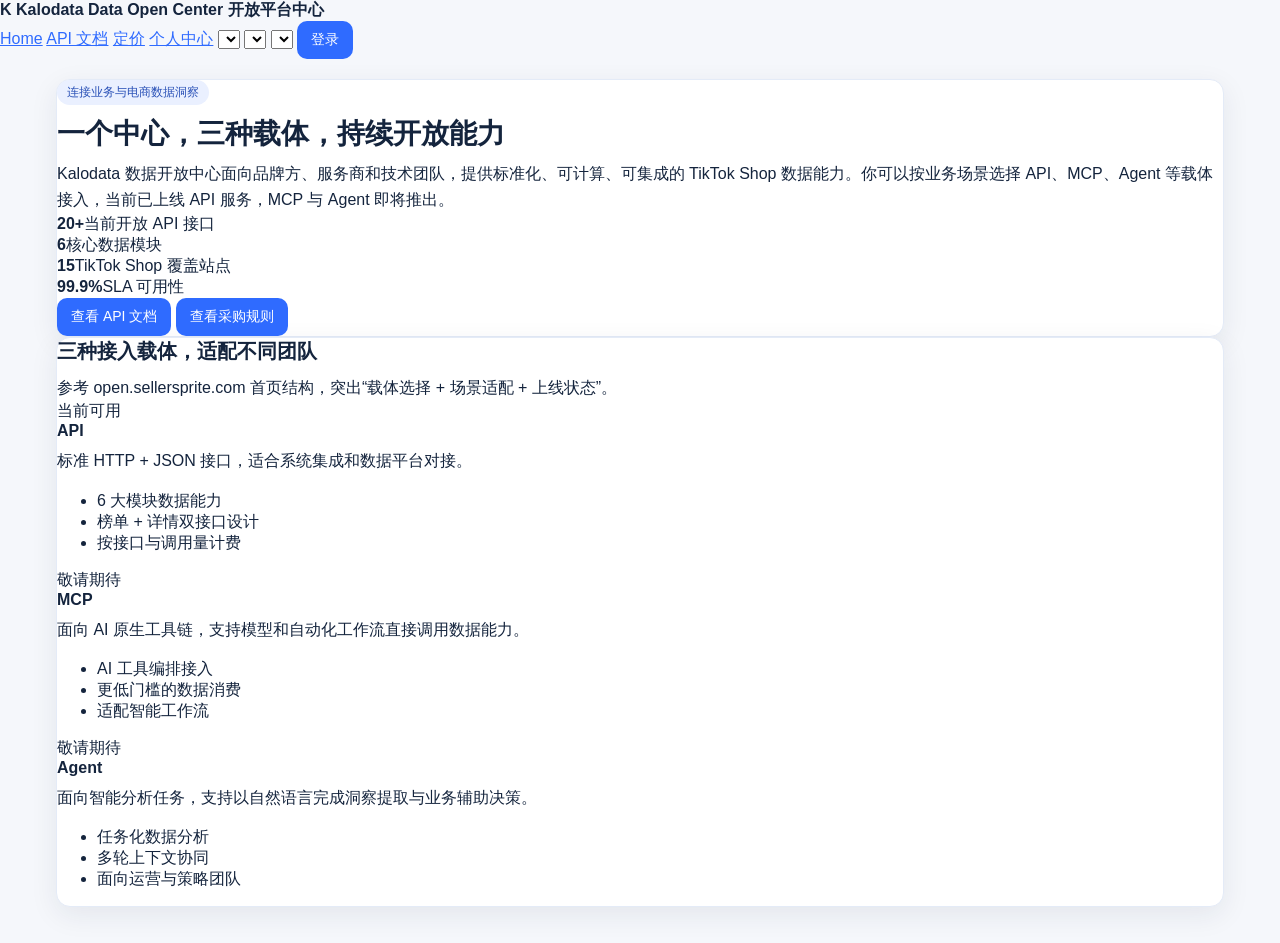
==== index.html @ 9f8e5fab "Add files via upload" ====
<!doctype html>
<html lang="zh-CN">
  <head>
    <meta charset="UTF-8" />
    <meta name="viewport" content="width=device-width, initial-scale=1.0" />
    <title>Kalodata 开放平台中心 - Home</title>
    <link rel="stylesheet" href="../styles.css?v=20260612-2" />
  </head>
  <body>
    <header class="site-header">
      <div class="site-header-inner">
        <a class="brand" href="./index.html">
          <span class="brand-logo">K</span>
          <span class="brand-text">
            <strong data-i18n="brand.title">Kalodata Data Open Center</strong>
            <span data-i18n="brand.sub">开放平台中心</span>
          </span>
        </a>
        <nav class="top-nav">
          <a class="active" href="./index.html" data-i18n="nav.home">Home</a>
          <a href="./docs.html" data-i18n="nav.docs">API 文档</a>
          <a href="./pricing.html" data-i18n="nav.pricing">定价</a>
          <a href="./center.html" data-i18n="nav.center">个人中心</a>
          <span class="global-controls">
            <select id="global-region" aria-label="region"></select>
            <select id="global-language" aria-label="language"></select>
            <select id="global-currency" aria-label="currency"></select>
          </span>
          <button class="btn" data-i18n="action.login">登录</button>
        </nav>
      </div>
    </header>

    <main class="page">
      <div class="home-wrap">
        <section class="card hero-centered">
          <span class="hero-tag" data-i18n="home.hero.tag">连接业务与电商数据洞察</span>
          <h1 data-i18n="home.hero.title">一个中心，三种载体，持续开放能力</h1>
          <p data-i18n="home.hero.desc">
            Kalodata 数据开放中心面向品牌方、服务商和技术团队，提供标准化、可计算、可集成的 TikTok Shop
            数据能力。你可以按业务场景选择 API、MCP、Agent 等载体接入，当前已上线 API 服务，MCP 与 Agent 即将推出。
          </p>
          <div class="metric-grid">
            <article class="metric-item"><strong>20+</strong><span data-i18n="home.metric.api">当前开放 API 接口</span></article>
            <article class="metric-item"><strong>6</strong><span data-i18n="home.metric.modules">核心数据模块</span></article>
            <article class="metric-item"><strong>15</strong><span data-i18n="home.metric.sites">TikTok Shop 覆盖站点</span></article>
            <article class="metric-item"><strong>99.9%</strong><span data-i18n="home.metric.sla">SLA 可用性</span></article>
          </div>
          <div class="hero-actions" style="justify-content: center">
            <a class="btn primary" href="./docs.html" data-i18n="home.hero.docs">查看 API 文档</a>
            <a class="btn" href="./pricing.html" data-i18n="home.hero.pricing">查看采购规则</a>
          </div>
        </section>

        <section class="card center-section">
          <div class="center-head">
            <h2 data-i18n="home.access.title">三种接入载体，适配不同团队</h2>
            <p data-i18n="home.access.sub">参考 open.sellersprite.com 首页结构，突出“载体选择 + 场景适配 + 上线状态”。</p>
          </div>
          <div class="access-grid">
            <article class="access-card">
              <span class="pill ok" data-i18n="home.status.available">当前可用</span>
              <h3>API</h3>
              <p data-i18n="home.access.api.desc">标准 HTTP + JSON 接口，适合系统集成和数据平台对接。</p>
              <ul>
                <li data-i18n="home.access.api.b1">6 大模块数据能力</li>
                <li data-i18n="home.access.api.b2">榜单 + 详情双接口设计</li>
                <li data-i18n="home.access.api.b3">按接口与调用量计费</li>
              </ul>
            </article>
            <article class="access-card">
              <span class="pill wait" data-i18n="home.status.coming">敬请期待</span>
              <h3>MCP</h3>
              <p data-i18n="home.access.mcp.desc">面向 AI 原生工具链，支持模型和自动化工作流直接调用数据能力。</p>
              <ul>
                <li data-i18n="home.access.mcp.b1">AI 工具编排接入</li>
                <li data-i18n="home.access.mcp.b2">更低门槛的数据消费</li>
                <li data-i18n="home.access.mcp.b3">适配智能工作流</li>
              </ul>
            </article>
            <article class="access-card">
              <span class="pill wait" data-i18n="home.status.coming">敬请期待</span>
              <h3>Agent</h3>
              <p data-i18n="home.access.agent.desc">面向智能分析任务，支持以自然语言完成洞察提取与业务辅助决策。</p>
              <ul>
                <li data-i18n="home.access.agent.b1">任务化数据分析</li>
                <li data-i18n="home.access.agent.b2">多轮上下文协同</li>
                <li data-i18n="home.access.agent.b3">面向运营与策略团队</li>
              </ul>
            </article>
          </div>
        </section>
      </div>
    </main>
    <script src="../app.js?v=20260612-6"></script>
  </body>
</html>
---- styles.css ----
:root {
  --bg: #f5f7fb;
  --card: #ffffff;
  --line: #e4ebf7;
  --text: #14243d;
  --muted: #60708a;
  --primary: #2f6bff;
  --shadow: 0 8px 28px rgba(20, 36, 61, 0.08);
}

* {
  box-sizing: border-box;
}

body {
  margin: 0;
  font-family: "PingFang SC", "Microsoft YaHei", "Segoe UI", sans-serif;
  color: var(--text);
  background: var(--bg);
}

a {
  color: var(--primary);
}

.header {
  background: #fff;
  border-bottom: 1px solid var(--line);
}

.header-inner {
  max-width: 1200px;
  margin: 0 auto;
  padding: 14px 16px;
  display: flex;
  gap: 16px;
  align-items: center;
  justify-content: space-between;
}

.brand {
  text-decoration: none;
  color: var(--text);
  font-weight: 700;
}

.nav {
  display: flex;
  flex-wrap: wrap;
  gap: 8px;
}

.nav a {
  text-decoration: none;
  color: #2a3f63;
  border: 1px solid transparent;
  border-radius: 8px;
  padding: 6px 10px;
  font-size: 14px;
}

.nav a.active {
  border-color: #cfddff;
  background: #edf3ff;
  color: #234cae;
}

.page {
  max-width: 1200px;
  margin: 20px auto 36px;
  padding: 0 16px;
}

.card {
  background: var(--card);
  border: 1px solid var(--line);
  border-radius: 14px;
  box-shadow: var(--shadow);
}

.hero {
  padding: 20px;
}

.hero-tag {
  display: inline-block;
  border-radius: 999px;
  background: #eaf0ff;
  color: #2a51b7;
  padding: 4px 10px;
  font-size: 12px;
}

h1 {
  margin: 10px 0 8px;
  font-size: 28px;
}

h2 {
  margin: 0 0 10px;
  font-size: 20px;
}

h3 {
  margin: 0 0 8px;
  font-size: 16px;
}

p {
  margin: 0;
  line-height: 1.65;
}

.muted {
  color: var(--muted);
}

.section {
  margin-top: 16px;
}

.grid-2 {
  display: grid;
  grid-template-columns: repeat(2, minmax(0, 1fr));
  gap: 12px;
}

.grid-3 {
  display: grid;
  grid-template-columns: repeat(3, minmax(0, 1fr));
  gap: 12px;
}

.panel {
  padding: 14px;
}

.chip {
  display: inline-block;
  margin-top: 8px;
  border: 1px solid #d7e3ff;
  background: #f3f7ff;
  color: #294fba;
  border-radius: 999px;
  padding: 3px 10px;
  font-size: 12px;
}

.table-wrap {
  overflow-x: auto;
}

table {
  width: 100%;
  border-collapse: collapse;
  font-size: 14px;
}

th,
td {
  border-bottom: 1px solid var(--line);
  text-align: left;
  padding: 10px 8px;
  vertical-align: top;
}

th {
  color: #39537b;
  background: #f7faff;
  font-weight: 600;
}

.layout {
  display: grid;
  gap: 14px;
  grid-template-columns: minmax(0, 1fr) 320px;
  align-items: start;
}

.products {
  display: grid;
  grid-template-columns: repeat(2, minmax(0, 1fr));
  gap: 12px;
}

.formula {
  margin-top: 8px;
  font-size: 13px;
  color: #355176;
  background: #f5f8ff;
  border: 1px solid #e1e9ff;
  border-radius: 8px;
  padding: 6px 8px;
}

.btn {
  display: inline-block;
  text-decoration: none;
  border: 0;
  border-radius: 10px;
  padding: 10px 14px;
  font-size: 14px;
  background: var(--primary);
  color: #fff;
}

.aside {
  padding: 16px;
}

.points {
  margin: 10px 0 8px;
  font-size: 20px;
  font-weight: 600;
}

.doc-list {
  margin: 8px 0 0;
  padding-left: 18px;
}

.doc-list li {
  margin: 6px 0;
}

@media (max-width: 960px) {
  .grid-2,
  .grid-3,
  .products,
  .layout {
    grid-template-columns: 1fr;
  }
}
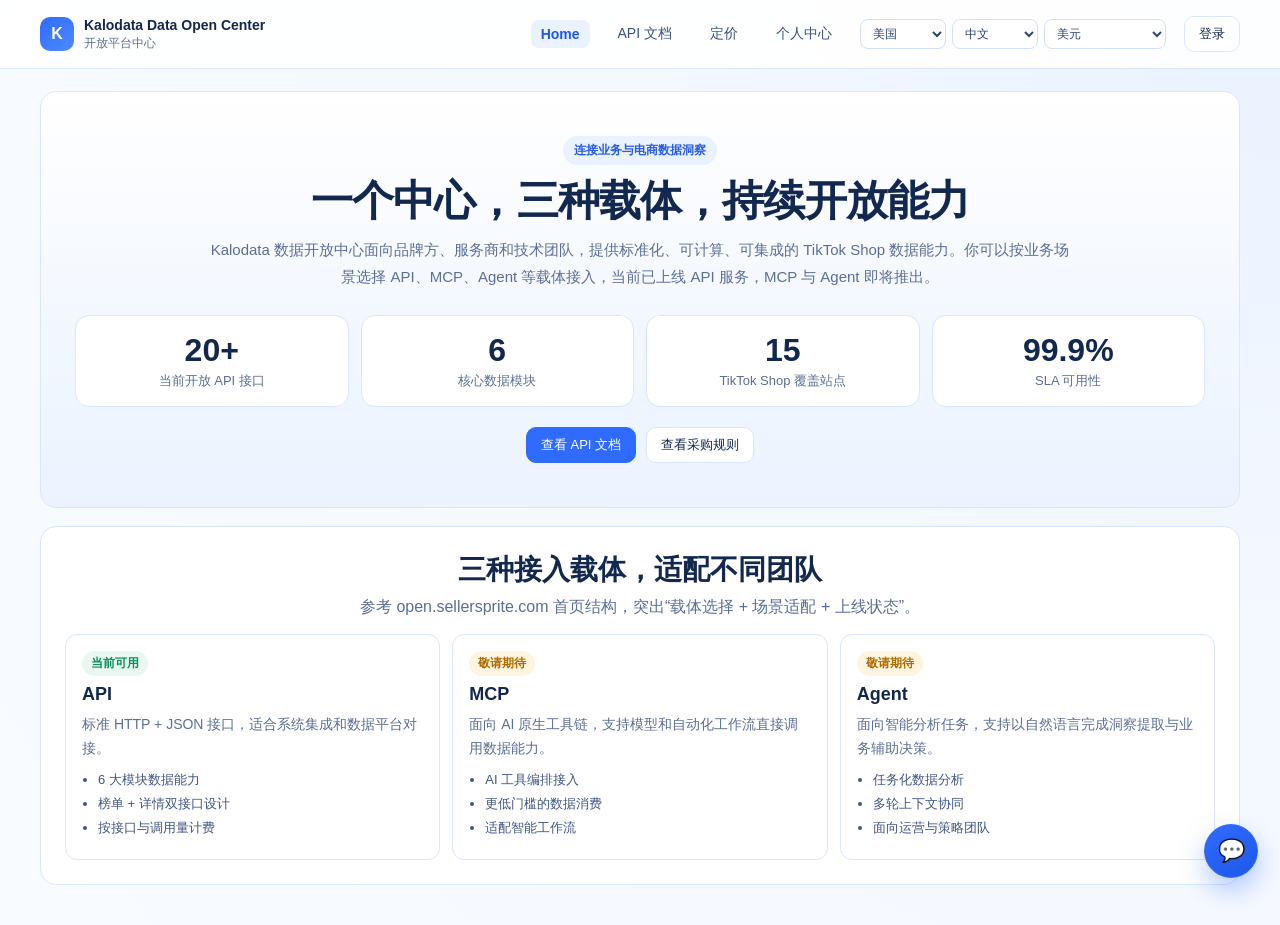
==== commit 4304ac93: "Add files via upload" ====
--- a/index.html
+++ b/index.html
@@ -4,7 +4,7 @@
     <meta charset="UTF-8" />
     <meta name="viewport" content="width=device-width, initial-scale=1.0" />
     <title>Kalodata 开放平台中心 - Home</title>
-    <link rel="stylesheet" href="../styles.css?v=20260612-2" />
+    <link rel="stylesheet" href="./styles.css?v=20260612-2" />
   </head>
   <body>
     <header class="site-header">
@@ -92,6 +92,6 @@
         </section>
       </div>
     </main>
-    <script src="../app.js?v=20260612-6"></script>
+    <script src="./app.js?v=20260612-6"></script>
   </body>
 </html>
--- a/styles.css
+++ b/styles.css
@@ -1,233 +1,1189 @@
 :root {
-  --bg: #f5f7fb;
-  --card: #ffffff;
-  --line: #e4ebf7;
-  --text: #14243d;
-  --muted: #60708a;
+  --bg: #f4f8ff;
+  --surface: #ffffff;
+  --surface-soft: #f7faff;
+  --line: #d8e6ff;
+  --text: #12284f;
+  --muted: #5a6f95;
   --primary: #2f6bff;
-  --shadow: 0 8px 28px rgba(20, 36, 61, 0.08);
+  --primary-strong: #1f58e8;
+  --primary-soft: #eaf1ff;
+  --success: #0a8f5c;
+  --warning: #db8a00;
 }
 
 * {
   box-sizing: border-box;
 }
 
+html,
 body {
   margin: 0;
-  font-family: "PingFang SC", "Microsoft YaHei", "Segoe UI", sans-serif;
+  padding: 0;
+}
+
+body {
+  font-family: "Inter", "Segoe UI", "PingFang SC", "Microsoft YaHei", sans-serif;
   color: var(--text);
-  background: var(--bg);
+  background: radial-gradient(circle at top right, #eaf2ff 0%, #f4f8ff 40%, #f8fbff 100%);
 }
 
 a {
-  color: var(--primary);
-}
-
-.header {
-  background: #fff;
+  color: inherit;
+  text-decoration: none;
+}
+
+.site-header {
+  position: sticky;
+  top: 0;
+  z-index: 40;
   border-bottom: 1px solid var(--line);
-}
-
-.header-inner {
-  max-width: 1200px;
+  background: rgba(255, 255, 255, 0.9);
+  backdrop-filter: blur(8px);
+}
+
+.site-header-inner {
+  max-width: 1240px;
   margin: 0 auto;
-  padding: 14px 16px;
-  display: flex;
-  gap: 16px;
+  height: 68px;
+  display: flex;
   align-items: center;
   justify-content: space-between;
+  padding: 0 20px;
 }
 
 .brand {
-  text-decoration: none;
+  display: flex;
+  align-items: center;
+  gap: 10px;
+}
+
+.brand-logo {
+  width: 34px;
+  height: 34px;
+  border-radius: 10px;
+  display: grid;
+  place-items: center;
+  background: linear-gradient(135deg, #2f6bff, #4d8bff);
+  color: #fff;
+  font-weight: 700;
+}
+
+.brand-text {
+  line-height: 1.1;
+}
+
+.brand-text strong {
+  display: block;
+  font-size: 14px;
+}
+
+.brand-text span {
+  color: var(--muted);
+  font-size: 12px;
+}
+
+.top-nav {
+  display: flex;
+  align-items: center;
+  gap: 18px;
+  color: #3a5180;
+  font-size: 14px;
+}
+
+.top-nav a {
+  padding: 6px 10px;
+  border-radius: 8px;
+}
+
+.top-nav a.active {
+  background: var(--primary-soft);
+  color: var(--primary-strong);
+  font-weight: 600;
+}
+
+.global-controls {
+  display: inline-flex;
+  align-items: center;
+  gap: 6px;
+}
+
+.global-controls select {
+  border: 1px solid #cfe0ff;
+  border-radius: 8px;
+  padding: 6px 8px;
+  background: #fff;
+  color: #2b4578;
+  font-size: 12px;
+}
+
+.btn {
+  border: 1px solid var(--line);
+  background: #fff;
   color: var(--text);
+  border-radius: 10px;
+  padding: 8px 14px;
+  font-size: 13px;
+  cursor: pointer;
+}
+
+.btn.primary {
+  background: var(--primary);
+  border-color: var(--primary);
+  color: #fff;
+}
+
+.btn.primary:hover {
+  background: var(--primary-strong);
+}
+
+.page {
+  max-width: 1240px;
+  margin: 0 auto;
+  padding: 22px 20px 40px;
+}
+
+.card {
+  background: var(--surface);
+  border: 1px solid var(--line);
+  border-radius: 16px;
+}
+
+.hero {
+  padding: 28px;
+  background: linear-gradient(145deg, #ffffff 0%, #f2f7ff 70%, #e8f1ff 100%);
+}
+
+.hero-tag {
+  display: inline-flex;
+  padding: 6px 11px;
+  border-radius: 999px;
+  font-size: 12px;
+  font-weight: 600;
+  color: #295de0;
+  background: #eaf1ff;
+}
+
+.hero h1 {
+  font-size: 34px;
+  margin: 14px 0 8px;
+  line-height: 1.2;
+}
+
+.hero p {
+  margin: 0;
+  color: var(--muted);
+  line-height: 1.75;
+}
+
+.hero-actions {
+  margin-top: 20px;
+  display: flex;
+  gap: 10px;
+}
+
+.grid {
+  display: grid;
+  gap: 14px;
+}
+
+.grid-4 {
+  grid-template-columns: repeat(4, minmax(0, 1fr));
+}
+
+.grid-3 {
+  grid-template-columns: repeat(3, minmax(0, 1fr));
+}
+
+.stat {
+  padding: 16px;
+}
+
+.stat strong {
+  display: block;
+  font-size: 26px;
+  margin-bottom: 4px;
+}
+
+.stat span {
+  color: var(--muted);
+  font-size: 13px;
+}
+
+.section {
+  margin-top: 16px;
+}
+
+.section-title {
+  font-size: 20px;
+  margin: 0 0 10px;
+}
+
+.section-sub {
+  margin: 0 0 14px;
+  color: var(--muted);
+  font-size: 14px;
+}
+
+.feature {
+  padding: 16px;
+}
+
+.feature h3 {
+  margin: 2px 0 8px;
+  font-size: 17px;
+}
+
+.feature p {
+  margin: 0;
+  line-height: 1.7;
+  color: var(--muted);
+  font-size: 14px;
+}
+
+.doc-layout {
+  display: grid;
+  grid-template-columns: 280px 1fr;
+  gap: 16px;
+}
+
+.doc-sidebar {
+  position: sticky;
+  top: 90px;
+  height: calc(100vh - 110px);
+  overflow: auto;
+  padding: 14px;
+}
+
+.doc-sidebar h3 {
+  margin: 0 0 10px;
+  font-size: 14px;
+  color: var(--muted);
+}
+
+.doc-group {
+  margin-bottom: 14px;
+}
+
+.doc-group-title {
+  font-size: 13px;
   font-weight: 700;
-}
-
-.nav {
-  display: flex;
-  flex-wrap: wrap;
-  gap: 8px;
-}
-
-.nav a {
-  text-decoration: none;
-  color: #2a3f63;
-  border: 1px solid transparent;
+  margin: 0 0 8px;
+}
+
+.doc-link {
+  width: 100%;
+  text-align: left;
+  border: none;
+  background: transparent;
   border-radius: 8px;
-  padding: 6px 10px;
+  padding: 9px 10px;
+  color: #344a75;
+  font-size: 13px;
+  cursor: pointer;
+}
+
+.doc-link:hover {
+  background: var(--primary-soft);
+}
+
+.doc-link.active {
+  background: var(--primary-soft);
+  color: var(--primary-strong);
+  font-weight: 600;
+}
+
+.doc-content {
+  padding: 18px;
+}
+
+.endpoint-title {
+  font-size: 24px;
+  margin: 0 0 8px;
+}
+
+.endpoint-meta {
+  margin: 0;
+  color: var(--muted);
   font-size: 14px;
 }
 
-.nav a.active {
-  border-color: #cfddff;
-  background: #edf3ff;
-  color: #234cae;
-}
-
-.page {
-  max-width: 1200px;
-  margin: 20px auto 36px;
-  padding: 0 16px;
-}
-
-.card {
-  background: var(--card);
+.chip {
+  display: inline-flex;
+  border-radius: 8px;
+  padding: 5px 9px;
+  font-size: 12px;
+  font-weight: 600;
+  margin-right: 6px;
+}
+
+.chip.method {
+  background: #dbe8ff;
+  color: #2557d1;
+}
+
+.chip.route {
+  background: #edf4ff;
+  color: #2e4f88;
+  font-family: "Consolas", monospace;
+}
+
+.callout {
+  margin-top: 14px;
   border: 1px solid var(--line);
-  border-radius: 14px;
-  box-shadow: var(--shadow);
-}
-
-.hero {
-  padding: 20px;
-}
-
-.hero-tag {
-  display: inline-block;
-  border-radius: 999px;
-  background: #eaf0ff;
-  color: #2a51b7;
-  padding: 4px 10px;
-  font-size: 12px;
-}
-
-h1 {
-  margin: 10px 0 8px;
-  font-size: 28px;
-}
-
-h2 {
-  margin: 0 0 10px;
-  font-size: 20px;
-}
-
-h3 {
+  background: var(--surface-soft);
+  border-radius: 12px;
+  padding: 12px;
+}
+
+.callout strong {
+  font-size: 13px;
+  color: #23467f;
+}
+
+.callout p {
+  margin: 6px 0 0;
+  color: var(--muted);
+  line-height: 1.65;
+  font-size: 13px;
+}
+
+.block {
+  margin-top: 16px;
+}
+
+.block h3 {
   margin: 0 0 8px;
   font-size: 16px;
 }
 
-p {
-  margin: 0;
-  line-height: 1.65;
-}
-
-.muted {
-  color: var(--muted);
-}
-
-.section {
-  margin-top: 16px;
-}
-
-.grid-2 {
-  display: grid;
-  grid-template-columns: repeat(2, minmax(0, 1fr));
-  gap: 12px;
-}
-
-.grid-3 {
-  display: grid;
-  grid-template-columns: repeat(3, minmax(0, 1fr));
-  gap: 12px;
-}
-
-.panel {
-  padding: 14px;
-}
-
-.chip {
-  display: inline-block;
-  margin-top: 8px;
-  border: 1px solid #d7e3ff;
-  background: #f3f7ff;
-  color: #294fba;
-  border-radius: 999px;
-  padding: 3px 10px;
-  font-size: 12px;
-}
-
 .table-wrap {
-  overflow-x: auto;
+  border: 1px solid var(--line);
+  border-radius: 12px;
+  overflow: auto;
 }
 
 table {
   width: 100%;
   border-collapse: collapse;
-  font-size: 14px;
+  min-width: 680px;
 }
 
 th,
 td {
-  border-bottom: 1px solid var(--line);
+  padding: 11px 12px;
+  border-bottom: 1px solid #eaf0ff;
   text-align: left;
-  padding: 10px 8px;
-  vertical-align: top;
+  font-size: 13px;
 }
 
 th {
-  color: #39537b;
+  font-weight: 600;
+  background: var(--surface-soft);
+  color: #425982;
+}
+
+.mono {
+  font-family: "Consolas", monospace;
+}
+
+.pricing-grid {
+  display: grid;
+  grid-template-columns: 1fr 1fr;
+  gap: 14px;
+}
+
+.price-card {
+  padding: 16px;
+}
+
+.price-card h3 {
+  margin: 0 0 8px;
+  font-size: 18px;
+}
+
+.price-card p {
+  margin: 0;
+  color: var(--muted);
+  font-size: 14px;
+  line-height: 1.65;
+}
+
+.price {
+  margin: 12px 0;
+  font-size: 30px;
+  font-weight: 700;
+}
+
+.price small {
+  font-size: 14px;
+  color: var(--muted);
+  font-weight: 500;
+}
+
+.formula {
+  margin-top: 12px;
+  border: 1px dashed #c7d9ff;
+  border-radius: 10px;
+  padding: 10px 12px;
+  color: #325383;
+  background: #f8fbff;
+  font-size: 13px;
+  line-height: 1.65;
+}
+
+.fields {
+  display: grid;
+  grid-template-columns: 1fr 1fr;
+  gap: 10px;
+  margin-top: 12px;
+}
+
+.field label {
+  display: block;
+  font-size: 12px;
+  color: #4f668f;
+  margin-bottom: 6px;
+}
+
+.field input,
+.field select {
+  width: 100%;
+  border: 1px solid #cfe0ff;
+  border-radius: 10px;
+  padding: 10px;
+  font-size: 13px;
+  background: #fbfdff;
+}
+
+.result {
+  margin-top: 12px;
+  padding: 10px 12px;
+  border-radius: 10px;
+  background: #edf4ff;
+  color: #2854a4;
+  font-size: 13px;
+}
+
+.account-layout {
+  display: grid;
+  grid-template-columns: 1.1fr 1fr;
+  gap: 14px;
+}
+
+.panel-body {
+  padding: 16px;
+}
+
+.panel-body h3 {
+  margin: 0 0 10px;
+  font-size: 18px;
+}
+
+.list {
+  margin: 0;
+  padding-left: 16px;
+  color: var(--muted);
+}
+
+.list li {
+  margin-bottom: 8px;
+}
+
+.key-box {
+  border: 1px dashed #bdd2ff;
+  border-radius: 10px;
+  padding: 10px;
+  font-family: "Consolas", monospace;
+  font-size: 13px;
+  color: #2f4c83;
+  background: #f8fbff;
+}
+
+.status-ok {
+  color: var(--success);
+  font-size: 12px;
+}
+
+.status-warn {
+  color: var(--warning);
+  font-size: 12px;
+}
+
+.pill {
+  display: inline-flex;
+  align-items: center;
+  border-radius: 999px;
+  padding: 4px 9px;
+  font-size: 12px;
+  font-weight: 600;
+  margin-right: 6px;
+}
+
+.pill.ok {
+  background: #e8f8f1;
+  color: #0a8f5c;
+}
+
+.pill.wait {
+  background: #fff4df;
+  color: #ad6c00;
+}
+
+.compare-table tbody tr:first-child td {
+  font-size: 15px;
+}
+
+.compare-table tbody tr:first-child td:nth-child(2) {
+  color: #0a8f5c;
+}
+
+.compare-table tbody tr:first-child td:nth-child(3),
+.compare-table tbody tr:first-child td:nth-child(4) {
+  color: #d73a49;
+}
+
+.steps {
+  margin-top: 14px;
+  padding-left: 16px;
+  color: var(--muted);
+}
+
+.steps li {
+  margin-bottom: 8px;
+  line-height: 1.65;
+}
+
+.product-card {
+  padding: 16px;
+  min-height: 210px;
+}
+
+.product-card h3 {
+  margin: 0 0 8px;
+  font-size: 16px;
+}
+
+.product-meta {
+  color: var(--muted);
+  font-size: 13px;
+}
+
+.product-footer {
+  margin-top: 12px;
+  display: flex;
+  align-items: center;
+  justify-content: space-between;
+}
+
+.product-grid {
+  display: grid;
+  grid-template-columns: repeat(2, minmax(0, 1fr));
+  gap: 16px;
+}
+
+.qty-control {
+  display: inline-flex;
+  border: 1px solid #cfe0ff;
+  border-radius: 10px;
+  overflow: hidden;
+  background: #fff;
+}
+
+.qty-control button {
+  width: 28px;
+  border: none;
+  background: #f2f7ff;
+  color: #2d4d87;
+  cursor: pointer;
+}
+
+.qty-control span {
+  display: grid;
+  place-items: center;
+  width: 34px;
+  font-size: 13px;
+}
+
+.pricing-layout {
+  display: grid;
+  grid-template-columns: 1.5fr 1fr;
+  gap: 14px;
+}
+
+.cart {
+  padding: 16px;
+  position: sticky;
+  top: 90px;
+  height: fit-content;
+}
+
+.cart h3 {
+  margin: 0 0 10px;
+}
+
+.cart-list {
+  margin: 0;
+  padding: 0;
+  list-style: none;
+}
+
+.cart-list li {
+  display: flex;
+  justify-content: space-between;
+  gap: 10px;
+  padding: 9px 0;
+  border-bottom: 1px solid #edf2ff;
+  font-size: 13px;
+}
+
+.cart-total {
+  margin-top: 12px;
+  font-size: 14px;
+  color: #2a467e;
+}
+
+.agreement-step {
+  margin-top: 10px;
+  padding-top: 10px;
+  border-top: 1px dashed #d7e5ff;
+}
+
+.agreement-link {
+  border: none;
+  background: transparent;
+  color: #2d5fd8;
+  font-size: 12px;
+  padding: 0;
+  cursor: pointer;
+  text-decoration: underline;
+}
+
+.agreement-content {
+  margin-top: 8px;
+  border: 1px solid #d8e6ff;
+  border-radius: 10px;
+  padding: 9px 10px;
+  background: #f8fbff;
+}
+
+.agreement-content strong {
+  font-size: 12px;
+  color: #294b83;
+}
+
+.agreement-content p {
+  margin: 6px 0 0;
+  font-size: 12px;
+  line-height: 1.65;
+  color: var(--muted);
+}
+
+.agreement-check {
+  margin-top: 10px;
+  display: flex;
+  gap: 8px;
+  align-items: flex-start;
+  font-size: 12px;
+  color: #3d5788;
+}
+
+.muted {
+  color: var(--muted);
+}
+
+.modal {
+  position: fixed;
+  inset: 0;
+  display: none;
+  align-items: center;
+  justify-content: center;
+  background: rgba(13, 29, 60, 0.45);
+  z-index: 80;
+}
+
+.modal.open {
+  display: flex;
+}
+
+.modal-card {
+  width: min(460px, 92vw);
+  background: #fff;
+  border-radius: 14px;
+  border: 1px solid #d4e2ff;
+  padding: 16px;
+}
+
+.modal-card h3 {
+  margin: 0 0 8px;
+}
+
+.pay-options {
+  display: grid;
+  gap: 8px;
+  margin: 12px 0;
+}
+
+.pay-option {
+  border: 1px solid #d8e6ff;
+  border-radius: 10px;
+  padding: 10px;
+  display: flex;
+  justify-content: space-between;
+  font-size: 13px;
+}
+
+.trend-panel {
+  padding: 16px;
+}
+
+.trend-svg {
+  width: 100%;
+  height: 210px;
+  border: 1px solid #dbe8ff;
+  border-radius: 10px;
+  background: #f8fbff;
+}
+
+.key-actions {
+  margin-top: 10px;
+  display: flex;
+  gap: 8px;
+}
+
+.table-pager {
+  margin-top: 10px;
+  display: flex;
+  align-items: center;
+  justify-content: space-between;
+  gap: 12px;
+  flex-wrap: wrap;
+}
+
+.table-pager .left {
+  font-size: 12px;
+  color: var(--muted);
+}
+
+.table-pager .right {
+  display: flex;
+  align-items: center;
+  gap: 8px;
+}
+
+.table-pager select {
+  border: 1px solid #cfe0ff;
+  border-radius: 8px;
+  padding: 7px 10px;
+  background: #fff;
+  color: var(--text);
+  font-size: 12px;
+}
+
+.table-toolbar {
+  margin-bottom: 10px;
+  display: flex;
+  align-items: center;
+  justify-content: space-between;
+  gap: 12px;
+  flex-wrap: wrap;
+}
+
+.table-toolbar .search {
+  width: min(320px, 100%);
+  border: 1px solid #cfe0ff;
+  border-radius: 8px;
+  padding: 8px 10px;
+  font-size: 13px;
+  background: #fff;
+  color: var(--text);
+}
+
+.home-wrap {
+  display: flex;
+  flex-direction: column;
+  gap: 18px;
+}
+
+.hero-centered {
+  padding: 44px 34px;
+  text-align: center;
+  background: linear-gradient(180deg, #ffffff 0%, #f2f7ff 58%, #ecf3ff 100%);
+}
+
+.hero-centered h1 {
+  margin: 12px 0 10px;
+  font-size: 42px;
+  line-height: 1.16;
+  letter-spacing: -0.02em;
+}
+
+.hero-centered p {
+  margin: 0 auto;
+  max-width: 860px;
+  color: var(--muted);
+  line-height: 1.85;
+  font-size: 15px;
+}
+
+.metric-grid {
+  display: grid;
+  grid-template-columns: repeat(4, minmax(0, 1fr));
+  gap: 12px;
+  margin-top: 24px;
+}
+
+.metric-item {
+  border: 1px solid var(--line);
+  border-radius: 14px;
+  padding: 16px;
+  background: #ffffff;
+}
+
+.metric-item strong {
+  font-size: 32px;
+  display: block;
+  margin-bottom: 2px;
+}
+
+.metric-item span {
+  font-size: 13px;
+  color: var(--muted);
+}
+
+.center-section {
+  padding: 24px;
+}
+
+.center-head {
+  text-align: center;
+  margin-bottom: 16px;
+}
+
+.center-head h2 {
+  margin: 0 0 8px;
+  font-size: 28px;
+}
+
+.center-head p {
+  margin: 0;
+  color: var(--muted);
+}
+
+.access-grid {
+  display: grid;
+  grid-template-columns: repeat(3, minmax(0, 1fr));
+  gap: 12px;
+}
+
+.access-card {
+  border: 1px solid var(--line);
+  border-radius: 12px;
+  background: #fff;
+  padding: 16px;
+}
+
+.access-card h3 {
+  margin: 8px 0 8px;
+  font-size: 18px;
+}
+
+.access-card p {
+  margin: 0 0 10px;
+  color: var(--muted);
+  font-size: 14px;
+  line-height: 1.7;
+}
+
+.access-card ul {
+  margin: 0;
+  padding-left: 16px;
+  color: #3f5684;
+  font-size: 13px;
+}
+
+.access-card li {
+  margin-bottom: 6px;
+}
+
+.scenario-grid {
+  display: grid;
+  grid-template-columns: repeat(4, minmax(0, 1fr));
+  gap: 10px;
+}
+
+.scenario {
+  border: 1px solid var(--line);
+  border-radius: 12px;
+  padding: 14px;
+  background: #fff;
+}
+
+.scenario h4 {
+  margin: 2px 0 6px;
+  font-size: 15px;
+}
+
+.scenario p {
+  margin: 0;
+  font-size: 13px;
+  color: var(--muted);
+  line-height: 1.65;
+}
+
+.compare-table {
+  border: 1px solid var(--line);
+  border-radius: 12px;
+  overflow: auto;
+  background: #fff;
+}
+
+.compare-table table {
+  min-width: 760px;
+}
+
+.compare-table th {
+  background: #f2f7ff;
+}
+
+.step-grid {
+  display: grid;
+  grid-template-columns: repeat(3, minmax(0, 1fr));
+  gap: 12px;
+}
+
+.step-card {
+  border: 1px solid var(--line);
+  border-radius: 12px;
+  background: #fff;
+  padding: 15px;
+}
+
+.step-index {
+  width: 26px;
+  height: 26px;
+  border-radius: 999px;
+  background: #e8f0ff;
+  color: #2a5fe0;
+  display: grid;
+  place-items: center;
+  font-size: 12px;
+  font-weight: 700;
+  margin-bottom: 8px;
+}
+
+.step-card h4 {
+  margin: 0 0 6px;
+  font-size: 16px;
+}
+
+.step-card p {
+  margin: 0;
+  color: var(--muted);
+  font-size: 13px;
+  line-height: 1.65;
+}
+
+.code-sample {
+  border: 1px solid #cfe0ff;
+  border-radius: 12px;
   background: #f7faff;
-  font-weight: 600;
-}
-
-.layout {
-  display: grid;
-  gap: 14px;
-  grid-template-columns: minmax(0, 1fr) 320px;
-  align-items: start;
-}
-
-.products {
-  display: grid;
-  grid-template-columns: repeat(2, minmax(0, 1fr));
-  gap: 12px;
-}
-
-.formula {
-  margin-top: 8px;
-  font-size: 13px;
-  color: #355176;
-  background: #f5f8ff;
-  border: 1px solid #e1e9ff;
-  border-radius: 8px;
-  padding: 6px 8px;
-}
-
-.btn {
-  display: inline-block;
-  text-decoration: none;
-  border: 0;
+  padding: 13px;
+}
+
+.code-sample pre {
+  margin: 0;
+  white-space: pre-wrap;
+  font-family: "Consolas", "SFMono-Regular", monospace;
+  color: #1e3f79;
+  font-size: 12px;
+}
+
+.cta-band {
+  padding: 22px;
+  text-align: center;
+  background: linear-gradient(145deg, #f7fbff 0%, #ecf4ff 100%);
+}
+
+.cta-band h2 {
+  margin: 0 0 8px;
+  font-size: 28px;
+}
+
+.cta-band p {
+  margin: 0;
+  color: var(--muted);
+}
+
+.kdc-support-fab {
+  position: fixed;
+  right: 22px;
+  bottom: 22px;
+  width: 54px;
+  height: 54px;
+  border: 1px solid #2f6bff;
+  border-radius: 999px;
+  background: linear-gradient(145deg, #2f6bff, #1f58e8);
+  color: #fff;
+  font-size: 22px;
+  cursor: pointer;
+  z-index: 120;
+  box-shadow: 0 12px 26px rgba(47, 107, 255, 0.35);
+}
+
+.kdc-support-modal {
+  position: fixed;
+  inset: 0;
+  display: none;
+  align-items: center;
+  justify-content: center;
+  background: rgba(12, 28, 56, 0.45);
+  z-index: 125;
+}
+
+.kdc-support-modal.open {
+  display: flex;
+}
+
+.kdc-support-card {
+  width: min(560px, 94vw);
+  background: #fff;
+  border: 1px solid #d4e2ff;
+  border-radius: 16px;
+  padding: 16px;
+}
+
+.kdc-support-card h3 {
+  margin: 0;
+  font-size: 20px;
+}
+
+.kdc-support-sub {
+  margin: 8px 0 12px;
+  color: var(--muted);
+  font-size: 13px;
+}
+
+.kdc-support-grid {
+  display: grid;
+  grid-template-columns: 1fr 1fr;
+  gap: 10px;
+}
+
+.kdc-support-field.full {
+  grid-column: 1 / -1;
+}
+
+.kdc-support-field label {
+  display: block;
+  font-size: 12px;
+  color: #4f668f;
+  margin-bottom: 6px;
+}
+
+.kdc-support-field input,
+.kdc-support-field select,
+.kdc-support-field textarea {
+  width: 100%;
+  border: 1px solid #cfe0ff;
   border-radius: 10px;
-  padding: 10px 14px;
-  font-size: 14px;
-  background: var(--primary);
-  color: #fff;
-}
-
-.aside {
-  padding: 16px;
-}
-
-.points {
-  margin: 10px 0 8px;
-  font-size: 20px;
-  font-weight: 600;
-}
-
-.doc-list {
-  margin: 8px 0 0;
-  padding-left: 18px;
-}
-
-.doc-list li {
-  margin: 6px 0;
-}
-
-@media (max-width: 960px) {
-  .grid-2,
+  padding: 9px 10px;
+  font-size: 13px;
+  background: #fbfdff;
+  color: var(--text);
+}
+
+.kdc-support-field textarea {
+  min-height: 96px;
+  resize: vertical;
+}
+
+.kdc-support-status {
+  margin: 10px 0 0;
+  font-size: 13px;
+}
+
+.kdc-support-actions {
+  margin-top: 12px;
+  display: flex;
+  justify-content: flex-end;
+  gap: 8px;
+}
+
+@media (max-width: 1060px) {
+  .doc-layout,
+  .account-layout,
+  .pricing-grid,
+  .pricing-layout {
+    grid-template-columns: 1fr;
+  }
+
+  .metric-grid,
+  .access-grid,
+  .step-grid {
+    grid-template-columns: 1fr 1fr;
+  }
+
+  .scenario-grid {
+    grid-template-columns: 1fr 1fr;
+  }
+
+  .product-grid {
+    grid-template-columns: 1fr;
+  }
+
+  .doc-sidebar {
+    position: static;
+    height: auto;
+  }
+
+  .grid-4,
   .grid-3,
-  .products,
-  .layout {
+  .fields {
+    grid-template-columns: 1fr 1fr;
+  }
+
+  .kdc-support-grid {
     grid-template-columns: 1fr;
   }
 }
+
+@media (max-width: 760px) {
+  .top-nav {
+    gap: 8px;
+    font-size: 12px;
+  }
+
+  .grid-4,
+  .grid-3,
+  .fields {
+    grid-template-columns: 1fr;
+  }
+
+  .hero h1 {
+    font-size: 28px;
+  }
+
+  .hero-centered h1 {
+    font-size: 32px;
+  }
+
+  .metric-grid,
+  .access-grid,
+  .scenario-grid,
+  .step-grid {
+    grid-template-columns: 1fr;
+  }
+
+  .product-grid {
+    gap: 12px;
+  }
+
+  .kdc-support-fab {
+    right: 14px;
+    bottom: 14px;
+    width: 50px;
+    height: 50px;
+    font-size: 20px;
+  }
+}
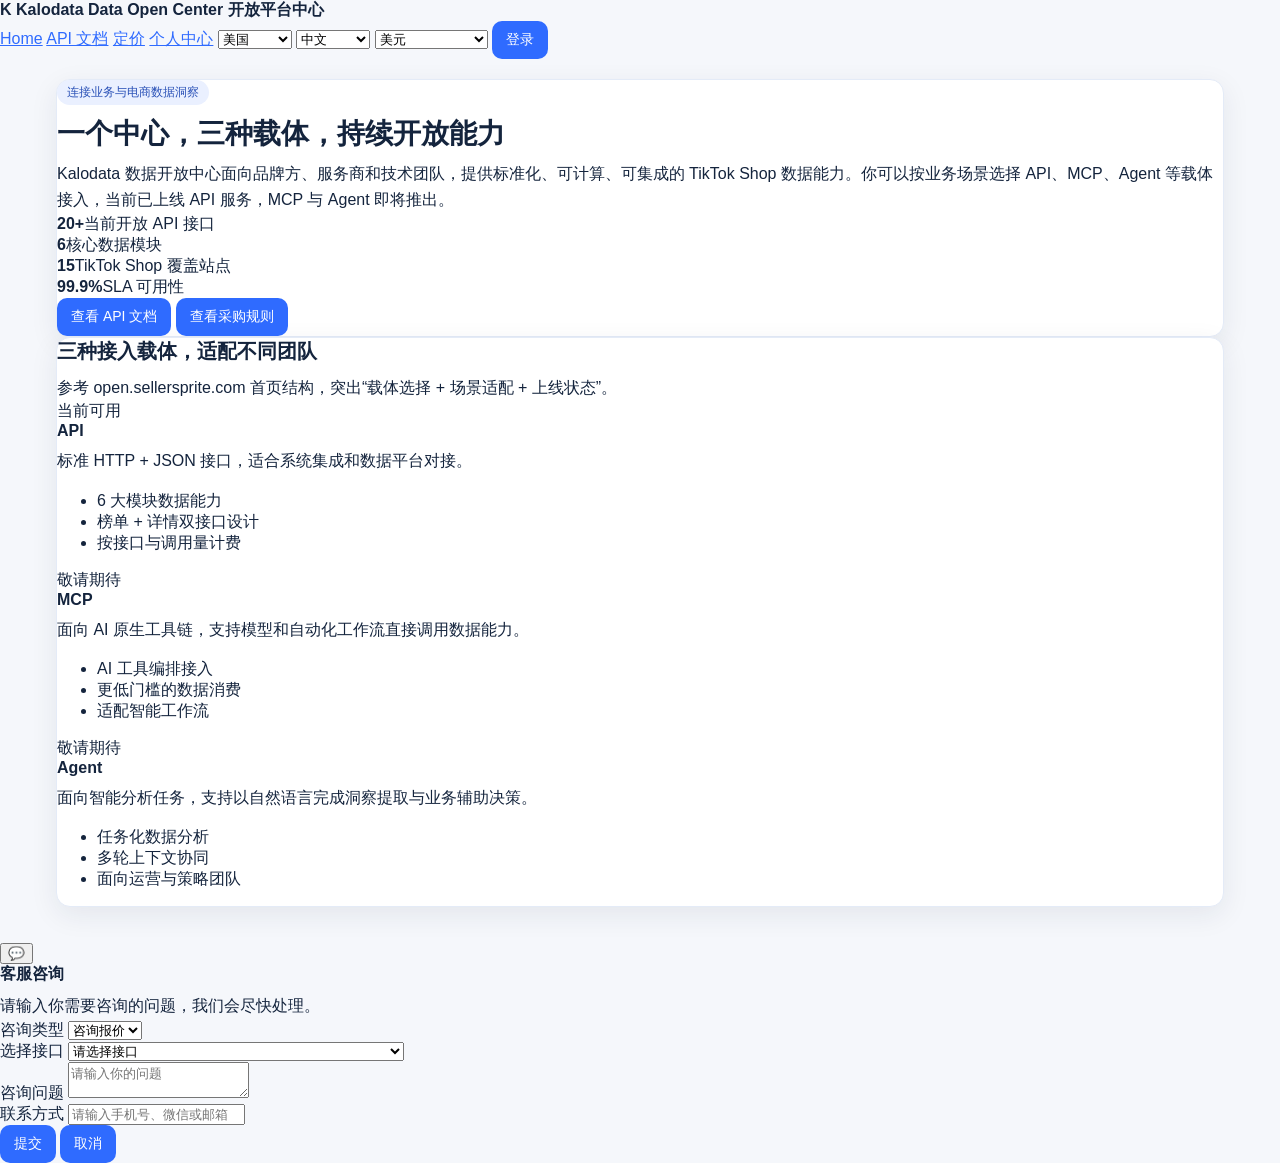
==== commit d15f2d4b: "Add files via upload" ====
--- a/index.html
+++ b/index.html
@@ -4,7 +4,7 @@
     <meta charset="UTF-8" />
     <meta name="viewport" content="width=device-width, initial-scale=1.0" />
     <title>Kalodata 开放平台中心 - Home</title>
-    <link rel="stylesheet" href="./styles.css?v=20260612-2" />
+    <link rel="stylesheet" href="../styles.css?v=20260612-2" />
   </head>
   <body>
     <header class="site-header">
@@ -92,6 +92,6 @@
         </section>
       </div>
     </main>
-    <script src="./app.js?v=20260612-6"></script>
+    <script src="../app.js?v=20260612-6"></script>
   </body>
 </html>
--- a/styles.css
+++ b/styles.css
@@ -1,1189 +1,233 @@
 :root {
-  --bg: #f4f8ff;
-  --surface: #ffffff;
-  --surface-soft: #f7faff;
-  --line: #d8e6ff;
-  --text: #12284f;
-  --muted: #5a6f95;
+  --bg: #f5f7fb;
+  --card: #ffffff;
+  --line: #e4ebf7;
+  --text: #14243d;
+  --muted: #60708a;
   --primary: #2f6bff;
-  --primary-strong: #1f58e8;
-  --primary-soft: #eaf1ff;
-  --success: #0a8f5c;
-  --warning: #db8a00;
+  --shadow: 0 8px 28px rgba(20, 36, 61, 0.08);
 }
 
 * {
   box-sizing: border-box;
 }
 
-html,
 body {
   margin: 0;
-  padding: 0;
-}
-
-body {
-  font-family: "Inter", "Segoe UI", "PingFang SC", "Microsoft YaHei", sans-serif;
+  font-family: "PingFang SC", "Microsoft YaHei", "Segoe UI", sans-serif;
   color: var(--text);
-  background: radial-gradient(circle at top right, #eaf2ff 0%, #f4f8ff 40%, #f8fbff 100%);
+  background: var(--bg);
 }
 
 a {
-  color: inherit;
-  text-decoration: none;
-}
-
-.site-header {
-  position: sticky;
-  top: 0;
-  z-index: 40;
+  color: var(--primary);
+}
+
+.header {
+  background: #fff;
   border-bottom: 1px solid var(--line);
-  background: rgba(255, 255, 255, 0.9);
-  backdrop-filter: blur(8px);
-}
-
-.site-header-inner {
-  max-width: 1240px;
+}
+
+.header-inner {
+  max-width: 1200px;
   margin: 0 auto;
-  height: 68px;
+  padding: 14px 16px;
   display: flex;
+  gap: 16px;
   align-items: center;
   justify-content: space-between;
-  padding: 0 20px;
 }
 
 .brand {
+  text-decoration: none;
+  color: var(--text);
+  font-weight: 700;
+}
+
+.nav {
   display: flex;
-  align-items: center;
-  gap: 10px;
-}
-
-.brand-logo {
-  width: 34px;
-  height: 34px;
-  border-radius: 10px;
-  display: grid;
-  place-items: center;
-  background: linear-gradient(135deg, #2f6bff, #4d8bff);
-  color: #fff;
-  font-weight: 700;
-}
-
-.brand-text {
-  line-height: 1.1;
-}
-
-.brand-text strong {
-  display: block;
+  flex-wrap: wrap;
+  gap: 8px;
+}
+
+.nav a {
+  text-decoration: none;
+  color: #2a3f63;
+  border: 1px solid transparent;
+  border-radius: 8px;
+  padding: 6px 10px;
   font-size: 14px;
 }
 
-.brand-text span {
+.nav a.active {
+  border-color: #cfddff;
+  background: #edf3ff;
+  color: #234cae;
+}
+
+.page {
+  max-width: 1200px;
+  margin: 20px auto 36px;
+  padding: 0 16px;
+}
+
+.card {
+  background: var(--card);
+  border: 1px solid var(--line);
+  border-radius: 14px;
+  box-shadow: var(--shadow);
+}
+
+.hero {
+  padding: 20px;
+}
+
+.hero-tag {
+  display: inline-block;
+  border-radius: 999px;
+  background: #eaf0ff;
+  color: #2a51b7;
+  padding: 4px 10px;
+  font-size: 12px;
+}
+
+h1 {
+  margin: 10px 0 8px;
+  font-size: 28px;
+}
+
+h2 {
+  margin: 0 0 10px;
+  font-size: 20px;
+}
+
+h3 {
+  margin: 0 0 8px;
+  font-size: 16px;
+}
+
+p {
+  margin: 0;
+  line-height: 1.65;
+}
+
+.muted {
   color: var(--muted);
-  font-size: 12px;
-}
-
-.top-nav {
-  display: flex;
-  align-items: center;
-  gap: 18px;
-  color: #3a5180;
-  font-size: 14px;
-}
-
-.top-nav a {
-  padding: 6px 10px;
-  border-radius: 8px;
-}
-
-.top-nav a.active {
-  background: var(--primary-soft);
-  color: var(--primary-strong);
-  font-weight: 600;
-}
-
-.global-controls {
-  display: inline-flex;
-  align-items: center;
-  gap: 6px;
-}
-
-.global-controls select {
-  border: 1px solid #cfe0ff;
-  border-radius: 8px;
-  padding: 6px 8px;
-  background: #fff;
-  color: #2b4578;
-  font-size: 12px;
-}
-
-.btn {
-  border: 1px solid var(--line);
-  background: #fff;
-  color: var(--text);
-  border-radius: 10px;
-  padding: 8px 14px;
-  font-size: 13px;
-  cursor: pointer;
-}
-
-.btn.primary {
-  background: var(--primary);
-  border-color: var(--primary);
-  color: #fff;
-}
-
-.btn.primary:hover {
-  background: var(--primary-strong);
-}
-
-.page {
-  max-width: 1240px;
-  margin: 0 auto;
-  padding: 22px 20px 40px;
-}
-
-.card {
-  background: var(--surface);
-  border: 1px solid var(--line);
-  border-radius: 16px;
-}
-
-.hero {
-  padding: 28px;
-  background: linear-gradient(145deg, #ffffff 0%, #f2f7ff 70%, #e8f1ff 100%);
-}
-
-.hero-tag {
-  display: inline-flex;
-  padding: 6px 11px;
-  border-radius: 999px;
-  font-size: 12px;
-  font-weight: 600;
-  color: #295de0;
-  background: #eaf1ff;
-}
-
-.hero h1 {
-  font-size: 34px;
-  margin: 14px 0 8px;
-  line-height: 1.2;
-}
-
-.hero p {
-  margin: 0;
-  color: var(--muted);
-  line-height: 1.75;
-}
-
-.hero-actions {
-  margin-top: 20px;
-  display: flex;
-  gap: 10px;
-}
-
-.grid {
-  display: grid;
-  gap: 14px;
-}
-
-.grid-4 {
-  grid-template-columns: repeat(4, minmax(0, 1fr));
-}
-
-.grid-3 {
-  grid-template-columns: repeat(3, minmax(0, 1fr));
-}
-
-.stat {
-  padding: 16px;
-}
-
-.stat strong {
-  display: block;
-  font-size: 26px;
-  margin-bottom: 4px;
-}
-
-.stat span {
-  color: var(--muted);
-  font-size: 13px;
 }
 
 .section {
   margin-top: 16px;
 }
 
-.section-title {
-  font-size: 20px;
-  margin: 0 0 10px;
-}
-
-.section-sub {
-  margin: 0 0 14px;
-  color: var(--muted);
-  font-size: 14px;
-}
-
-.feature {
-  padding: 16px;
-}
-
-.feature h3 {
-  margin: 2px 0 8px;
-  font-size: 17px;
-}
-
-.feature p {
-  margin: 0;
-  line-height: 1.7;
-  color: var(--muted);
-  font-size: 14px;
-}
-
-.doc-layout {
-  display: grid;
-  grid-template-columns: 280px 1fr;
-  gap: 16px;
-}
-
-.doc-sidebar {
-  position: sticky;
-  top: 90px;
-  height: calc(100vh - 110px);
-  overflow: auto;
+.grid-2 {
+  display: grid;
+  grid-template-columns: repeat(2, minmax(0, 1fr));
+  gap: 12px;
+}
+
+.grid-3 {
+  display: grid;
+  grid-template-columns: repeat(3, minmax(0, 1fr));
+  gap: 12px;
+}
+
+.panel {
   padding: 14px;
 }
 
-.doc-sidebar h3 {
-  margin: 0 0 10px;
-  font-size: 14px;
-  color: var(--muted);
-}
-
-.doc-group {
-  margin-bottom: 14px;
-}
-
-.doc-group-title {
-  font-size: 13px;
-  font-weight: 700;
-  margin: 0 0 8px;
-}
-
-.doc-link {
-  width: 100%;
-  text-align: left;
-  border: none;
-  background: transparent;
-  border-radius: 8px;
-  padding: 9px 10px;
-  color: #344a75;
-  font-size: 13px;
-  cursor: pointer;
-}
-
-.doc-link:hover {
-  background: var(--primary-soft);
-}
-
-.doc-link.active {
-  background: var(--primary-soft);
-  color: var(--primary-strong);
-  font-weight: 600;
-}
-
-.doc-content {
-  padding: 18px;
-}
-
-.endpoint-title {
-  font-size: 24px;
-  margin: 0 0 8px;
-}
-
-.endpoint-meta {
-  margin: 0;
-  color: var(--muted);
-  font-size: 14px;
-}
-
 .chip {
-  display: inline-flex;
-  border-radius: 8px;
-  padding: 5px 9px;
+  display: inline-block;
+  margin-top: 8px;
+  border: 1px solid #d7e3ff;
+  background: #f3f7ff;
+  color: #294fba;
+  border-radius: 999px;
+  padding: 3px 10px;
   font-size: 12px;
-  font-weight: 600;
-  margin-right: 6px;
-}
-
-.chip.method {
-  background: #dbe8ff;
-  color: #2557d1;
-}
-
-.chip.route {
-  background: #edf4ff;
-  color: #2e4f88;
-  font-family: "Consolas", monospace;
-}
-
-.callout {
-  margin-top: 14px;
-  border: 1px solid var(--line);
-  background: var(--surface-soft);
-  border-radius: 12px;
-  padding: 12px;
-}
-
-.callout strong {
-  font-size: 13px;
-  color: #23467f;
-}
-
-.callout p {
-  margin: 6px 0 0;
-  color: var(--muted);
-  line-height: 1.65;
-  font-size: 13px;
-}
-
-.block {
-  margin-top: 16px;
-}
-
-.block h3 {
-  margin: 0 0 8px;
-  font-size: 16px;
 }
 
 .table-wrap {
-  border: 1px solid var(--line);
-  border-radius: 12px;
-  overflow: auto;
+  overflow-x: auto;
 }
 
 table {
   width: 100%;
   border-collapse: collapse;
-  min-width: 680px;
+  font-size: 14px;
 }
 
 th,
 td {
-  padding: 11px 12px;
-  border-bottom: 1px solid #eaf0ff;
+  border-bottom: 1px solid var(--line);
   text-align: left;
+  padding: 10px 8px;
+  vertical-align: top;
+}
+
+th {
+  color: #39537b;
+  background: #f7faff;
+  font-weight: 600;
+}
+
+.layout {
+  display: grid;
+  gap: 14px;
+  grid-template-columns: minmax(0, 1fr) 320px;
+  align-items: start;
+}
+
+.products {
+  display: grid;
+  grid-template-columns: repeat(2, minmax(0, 1fr));
+  gap: 12px;
+}
+
+.formula {
+  margin-top: 8px;
   font-size: 13px;
-}
-
-th {
+  color: #355176;
+  background: #f5f8ff;
+  border: 1px solid #e1e9ff;
+  border-radius: 8px;
+  padding: 6px 8px;
+}
+
+.btn {
+  display: inline-block;
+  text-decoration: none;
+  border: 0;
+  border-radius: 10px;
+  padding: 10px 14px;
+  font-size: 14px;
+  background: var(--primary);
+  color: #fff;
+}
+
+.aside {
+  padding: 16px;
+}
+
+.points {
+  margin: 10px 0 8px;
+  font-size: 20px;
   font-weight: 600;
-  background: var(--surface-soft);
-  color: #425982;
-}
-
-.mono {
-  font-family: "Consolas", monospace;
-}
-
-.pricing-grid {
-  display: grid;
-  grid-template-columns: 1fr 1fr;
-  gap: 14px;
-}
-
-.price-card {
-  padding: 16px;
-}
-
-.price-card h3 {
-  margin: 0 0 8px;
-  font-size: 18px;
-}
-
-.price-card p {
-  margin: 0;
-  color: var(--muted);
-  font-size: 14px;
-  line-height: 1.65;
-}
-
-.price {
-  margin: 12px 0;
-  font-size: 30px;
-  font-weight: 700;
-}
-
-.price small {
-  font-size: 14px;
-  color: var(--muted);
-  font-weight: 500;
-}
-
-.formula {
-  margin-top: 12px;
-  border: 1px dashed #c7d9ff;
-  border-radius: 10px;
-  padding: 10px 12px;
-  color: #325383;
-  background: #f8fbff;
-  font-size: 13px;
-  line-height: 1.65;
-}
-
-.fields {
-  display: grid;
-  grid-template-columns: 1fr 1fr;
-  gap: 10px;
-  margin-top: 12px;
-}
-
-.field label {
-  display: block;
-  font-size: 12px;
-  color: #4f668f;
-  margin-bottom: 6px;
-}
-
-.field input,
-.field select {
-  width: 100%;
-  border: 1px solid #cfe0ff;
-  border-radius: 10px;
-  padding: 10px;
-  font-size: 13px;
-  background: #fbfdff;
-}
-
-.result {
-  margin-top: 12px;
-  padding: 10px 12px;
-  border-radius: 10px;
-  background: #edf4ff;
-  color: #2854a4;
-  font-size: 13px;
-}
-
-.account-layout {
-  display: grid;
-  grid-template-columns: 1.1fr 1fr;
-  gap: 14px;
-}
-
-.panel-body {
-  padding: 16px;
-}
-
-.panel-body h3 {
-  margin: 0 0 10px;
-  font-size: 18px;
-}
-
-.list {
-  margin: 0;
-  padding-left: 16px;
-  color: var(--muted);
-}
-
-.list li {
-  margin-bottom: 8px;
-}
-
-.key-box {
-  border: 1px dashed #bdd2ff;
-  border-radius: 10px;
-  padding: 10px;
-  font-family: "Consolas", monospace;
-  font-size: 13px;
-  color: #2f4c83;
-  background: #f8fbff;
-}
-
-.status-ok {
-  color: var(--success);
-  font-size: 12px;
-}
-
-.status-warn {
-  color: var(--warning);
-  font-size: 12px;
-}
-
-.pill {
-  display: inline-flex;
-  align-items: center;
-  border-radius: 999px;
-  padding: 4px 9px;
-  font-size: 12px;
-  font-weight: 600;
-  margin-right: 6px;
-}
-
-.pill.ok {
-  background: #e8f8f1;
-  color: #0a8f5c;
-}
-
-.pill.wait {
-  background: #fff4df;
-  color: #ad6c00;
-}
-
-.compare-table tbody tr:first-child td {
-  font-size: 15px;
-}
-
-.compare-table tbody tr:first-child td:nth-child(2) {
-  color: #0a8f5c;
-}
-
-.compare-table tbody tr:first-child td:nth-child(3),
-.compare-table tbody tr:first-child td:nth-child(4) {
-  color: #d73a49;
-}
-
-.steps {
-  margin-top: 14px;
-  padding-left: 16px;
-  color: var(--muted);
-}
-
-.steps li {
-  margin-bottom: 8px;
-  line-height: 1.65;
-}
-
-.product-card {
-  padding: 16px;
-  min-height: 210px;
-}
-
-.product-card h3 {
-  margin: 0 0 8px;
-  font-size: 16px;
-}
-
-.product-meta {
-  color: var(--muted);
-  font-size: 13px;
-}
-
-.product-footer {
-  margin-top: 12px;
-  display: flex;
-  align-items: center;
-  justify-content: space-between;
-}
-
-.product-grid {
-  display: grid;
-  grid-template-columns: repeat(2, minmax(0, 1fr));
-  gap: 16px;
-}
-
-.qty-control {
-  display: inline-flex;
-  border: 1px solid #cfe0ff;
-  border-radius: 10px;
-  overflow: hidden;
-  background: #fff;
-}
-
-.qty-control button {
-  width: 28px;
-  border: none;
-  background: #f2f7ff;
-  color: #2d4d87;
-  cursor: pointer;
-}
-
-.qty-control span {
-  display: grid;
-  place-items: center;
-  width: 34px;
-  font-size: 13px;
-}
-
-.pricing-layout {
-  display: grid;
-  grid-template-columns: 1.5fr 1fr;
-  gap: 14px;
-}
-
-.cart {
-  padding: 16px;
-  position: sticky;
-  top: 90px;
-  height: fit-content;
-}
-
-.cart h3 {
-  margin: 0 0 10px;
-}
-
-.cart-list {
-  margin: 0;
-  padding: 0;
-  list-style: none;
-}
-
-.cart-list li {
-  display: flex;
-  justify-content: space-between;
-  gap: 10px;
-  padding: 9px 0;
-  border-bottom: 1px solid #edf2ff;
-  font-size: 13px;
-}
-
-.cart-total {
-  margin-top: 12px;
-  font-size: 14px;
-  color: #2a467e;
-}
-
-.agreement-step {
-  margin-top: 10px;
-  padding-top: 10px;
-  border-top: 1px dashed #d7e5ff;
-}
-
-.agreement-link {
-  border: none;
-  background: transparent;
-  color: #2d5fd8;
-  font-size: 12px;
-  padding: 0;
-  cursor: pointer;
-  text-decoration: underline;
-}
-
-.agreement-content {
-  margin-top: 8px;
-  border: 1px solid #d8e6ff;
-  border-radius: 10px;
-  padding: 9px 10px;
-  background: #f8fbff;
-}
-
-.agreement-content strong {
-  font-size: 12px;
-  color: #294b83;
-}
-
-.agreement-content p {
-  margin: 6px 0 0;
-  font-size: 12px;
-  line-height: 1.65;
-  color: var(--muted);
-}
-
-.agreement-check {
-  margin-top: 10px;
-  display: flex;
-  gap: 8px;
-  align-items: flex-start;
-  font-size: 12px;
-  color: #3d5788;
-}
-
-.muted {
-  color: var(--muted);
-}
-
-.modal {
-  position: fixed;
-  inset: 0;
-  display: none;
-  align-items: center;
-  justify-content: center;
-  background: rgba(13, 29, 60, 0.45);
-  z-index: 80;
-}
-
-.modal.open {
-  display: flex;
-}
-
-.modal-card {
-  width: min(460px, 92vw);
-  background: #fff;
-  border-radius: 14px;
-  border: 1px solid #d4e2ff;
-  padding: 16px;
-}
-
-.modal-card h3 {
-  margin: 0 0 8px;
-}
-
-.pay-options {
-  display: grid;
-  gap: 8px;
-  margin: 12px 0;
-}
-
-.pay-option {
-  border: 1px solid #d8e6ff;
-  border-radius: 10px;
-  padding: 10px;
-  display: flex;
-  justify-content: space-between;
-  font-size: 13px;
-}
-
-.trend-panel {
-  padding: 16px;
-}
-
-.trend-svg {
-  width: 100%;
-  height: 210px;
-  border: 1px solid #dbe8ff;
-  border-radius: 10px;
-  background: #f8fbff;
-}
-
-.key-actions {
-  margin-top: 10px;
-  display: flex;
-  gap: 8px;
-}
-
-.table-pager {
-  margin-top: 10px;
-  display: flex;
-  align-items: center;
-  justify-content: space-between;
-  gap: 12px;
-  flex-wrap: wrap;
-}
-
-.table-pager .left {
-  font-size: 12px;
-  color: var(--muted);
-}
-
-.table-pager .right {
-  display: flex;
-  align-items: center;
-  gap: 8px;
-}
-
-.table-pager select {
-  border: 1px solid #cfe0ff;
-  border-radius: 8px;
-  padding: 7px 10px;
-  background: #fff;
-  color: var(--text);
-  font-size: 12px;
-}
-
-.table-toolbar {
-  margin-bottom: 10px;
-  display: flex;
-  align-items: center;
-  justify-content: space-between;
-  gap: 12px;
-  flex-wrap: wrap;
-}
-
-.table-toolbar .search {
-  width: min(320px, 100%);
-  border: 1px solid #cfe0ff;
-  border-radius: 8px;
-  padding: 8px 10px;
-  font-size: 13px;
-  background: #fff;
-  color: var(--text);
-}
-
-.home-wrap {
-  display: flex;
-  flex-direction: column;
-  gap: 18px;
-}
-
-.hero-centered {
-  padding: 44px 34px;
-  text-align: center;
-  background: linear-gradient(180deg, #ffffff 0%, #f2f7ff 58%, #ecf3ff 100%);
-}
-
-.hero-centered h1 {
-  margin: 12px 0 10px;
-  font-size: 42px;
-  line-height: 1.16;
-  letter-spacing: -0.02em;
-}
-
-.hero-centered p {
-  margin: 0 auto;
-  max-width: 860px;
-  color: var(--muted);
-  line-height: 1.85;
-  font-size: 15px;
-}
-
-.metric-grid {
-  display: grid;
-  grid-template-columns: repeat(4, minmax(0, 1fr));
-  gap: 12px;
-  margin-top: 24px;
-}
-
-.metric-item {
-  border: 1px solid var(--line);
-  border-radius: 14px;
-  padding: 16px;
-  background: #ffffff;
-}
-
-.metric-item strong {
-  font-size: 32px;
-  display: block;
-  margin-bottom: 2px;
-}
-
-.metric-item span {
-  font-size: 13px;
-  color: var(--muted);
-}
-
-.center-section {
-  padding: 24px;
-}
-
-.center-head {
-  text-align: center;
-  margin-bottom: 16px;
-}
-
-.center-head h2 {
-  margin: 0 0 8px;
-  font-size: 28px;
-}
-
-.center-head p {
-  margin: 0;
-  color: var(--muted);
-}
-
-.access-grid {
-  display: grid;
-  grid-template-columns: repeat(3, minmax(0, 1fr));
-  gap: 12px;
-}
-
-.access-card {
-  border: 1px solid var(--line);
-  border-radius: 12px;
-  background: #fff;
-  padding: 16px;
-}
-
-.access-card h3 {
-  margin: 8px 0 8px;
-  font-size: 18px;
-}
-
-.access-card p {
-  margin: 0 0 10px;
-  color: var(--muted);
-  font-size: 14px;
-  line-height: 1.7;
-}
-
-.access-card ul {
-  margin: 0;
-  padding-left: 16px;
-  color: #3f5684;
-  font-size: 13px;
-}
-
-.access-card li {
-  margin-bottom: 6px;
-}
-
-.scenario-grid {
-  display: grid;
-  grid-template-columns: repeat(4, minmax(0, 1fr));
-  gap: 10px;
-}
-
-.scenario {
-  border: 1px solid var(--line);
-  border-radius: 12px;
-  padding: 14px;
-  background: #fff;
-}
-
-.scenario h4 {
-  margin: 2px 0 6px;
-  font-size: 15px;
-}
-
-.scenario p {
-  margin: 0;
-  font-size: 13px;
-  color: var(--muted);
-  line-height: 1.65;
-}
-
-.compare-table {
-  border: 1px solid var(--line);
-  border-radius: 12px;
-  overflow: auto;
-  background: #fff;
-}
-
-.compare-table table {
-  min-width: 760px;
-}
-
-.compare-table th {
-  background: #f2f7ff;
-}
-
-.step-grid {
-  display: grid;
-  grid-template-columns: repeat(3, minmax(0, 1fr));
-  gap: 12px;
-}
-
-.step-card {
-  border: 1px solid var(--line);
-  border-radius: 12px;
-  background: #fff;
-  padding: 15px;
-}
-
-.step-index {
-  width: 26px;
-  height: 26px;
-  border-radius: 999px;
-  background: #e8f0ff;
-  color: #2a5fe0;
-  display: grid;
-  place-items: center;
-  font-size: 12px;
-  font-weight: 700;
-  margin-bottom: 8px;
-}
-
-.step-card h4 {
-  margin: 0 0 6px;
-  font-size: 16px;
-}
-
-.step-card p {
-  margin: 0;
-  color: var(--muted);
-  font-size: 13px;
-  line-height: 1.65;
-}
-
-.code-sample {
-  border: 1px solid #cfe0ff;
-  border-radius: 12px;
-  background: #f7faff;
-  padding: 13px;
-}
-
-.code-sample pre {
-  margin: 0;
-  white-space: pre-wrap;
-  font-family: "Consolas", "SFMono-Regular", monospace;
-  color: #1e3f79;
-  font-size: 12px;
-}
-
-.cta-band {
-  padding: 22px;
-  text-align: center;
-  background: linear-gradient(145deg, #f7fbff 0%, #ecf4ff 100%);
-}
-
-.cta-band h2 {
-  margin: 0 0 8px;
-  font-size: 28px;
-}
-
-.cta-band p {
-  margin: 0;
-  color: var(--muted);
-}
-
-.kdc-support-fab {
-  position: fixed;
-  right: 22px;
-  bottom: 22px;
-  width: 54px;
-  height: 54px;
-  border: 1px solid #2f6bff;
-  border-radius: 999px;
-  background: linear-gradient(145deg, #2f6bff, #1f58e8);
-  color: #fff;
-  font-size: 22px;
-  cursor: pointer;
-  z-index: 120;
-  box-shadow: 0 12px 26px rgba(47, 107, 255, 0.35);
-}
-
-.kdc-support-modal {
-  position: fixed;
-  inset: 0;
-  display: none;
-  align-items: center;
-  justify-content: center;
-  background: rgba(12, 28, 56, 0.45);
-  z-index: 125;
-}
-
-.kdc-support-modal.open {
-  display: flex;
-}
-
-.kdc-support-card {
-  width: min(560px, 94vw);
-  background: #fff;
-  border: 1px solid #d4e2ff;
-  border-radius: 16px;
-  padding: 16px;
-}
-
-.kdc-support-card h3 {
-  margin: 0;
-  font-size: 20px;
-}
-
-.kdc-support-sub {
-  margin: 8px 0 12px;
-  color: var(--muted);
-  font-size: 13px;
-}
-
-.kdc-support-grid {
-  display: grid;
-  grid-template-columns: 1fr 1fr;
-  gap: 10px;
-}
-
-.kdc-support-field.full {
-  grid-column: 1 / -1;
-}
-
-.kdc-support-field label {
-  display: block;
-  font-size: 12px;
-  color: #4f668f;
-  margin-bottom: 6px;
-}
-
-.kdc-support-field input,
-.kdc-support-field select,
-.kdc-support-field textarea {
-  width: 100%;
-  border: 1px solid #cfe0ff;
-  border-radius: 10px;
-  padding: 9px 10px;
-  font-size: 13px;
-  background: #fbfdff;
-  color: var(--text);
-}
-
-.kdc-support-field textarea {
-  min-height: 96px;
-  resize: vertical;
-}
-
-.kdc-support-status {
-  margin: 10px 0 0;
-  font-size: 13px;
-}
-
-.kdc-support-actions {
-  margin-top: 12px;
-  display: flex;
-  justify-content: flex-end;
-  gap: 8px;
-}
-
-@media (max-width: 1060px) {
-  .doc-layout,
-  .account-layout,
-  .pricing-grid,
-  .pricing-layout {
+}
+
+.doc-list {
+  margin: 8px 0 0;
+  padding-left: 18px;
+}
+
+.doc-list li {
+  margin: 6px 0;
+}
+
+@media (max-width: 960px) {
+  .grid-2,
+  .grid-3,
+  .products,
+  .layout {
     grid-template-columns: 1fr;
   }
-
-  .metric-grid,
-  .access-grid,
-  .step-grid {
-    grid-template-columns: 1fr 1fr;
-  }
-
-  .scenario-grid {
-    grid-template-columns: 1fr 1fr;
-  }
-
-  .product-grid {
-    grid-template-columns: 1fr;
-  }
-
-  .doc-sidebar {
-    position: static;
-    height: auto;
-  }
-
-  .grid-4,
-  .grid-3,
-  .fields {
-    grid-template-columns: 1fr 1fr;
-  }
-
-  .kdc-support-grid {
-    grid-template-columns: 1fr;
-  }
-}
-
-@media (max-width: 760px) {
-  .top-nav {
-    gap: 8px;
-    font-size: 12px;
-  }
-
-  .grid-4,
-  .grid-3,
-  .fields {
-    grid-template-columns: 1fr;
-  }
-
-  .hero h1 {
-    font-size: 28px;
-  }
-
-  .hero-centered h1 {
-    font-size: 32px;
-  }
-
-  .metric-grid,
-  .access-grid,
-  .scenario-grid,
-  .step-grid {
-    grid-template-columns: 1fr;
-  }
-
-  .product-grid {
-    gap: 12px;
-  }
-
-  .kdc-support-fab {
-    right: 14px;
-    bottom: 14px;
-    width: 50px;
-    height: 50px;
-    font-size: 20px;
-  }
-}
+}
